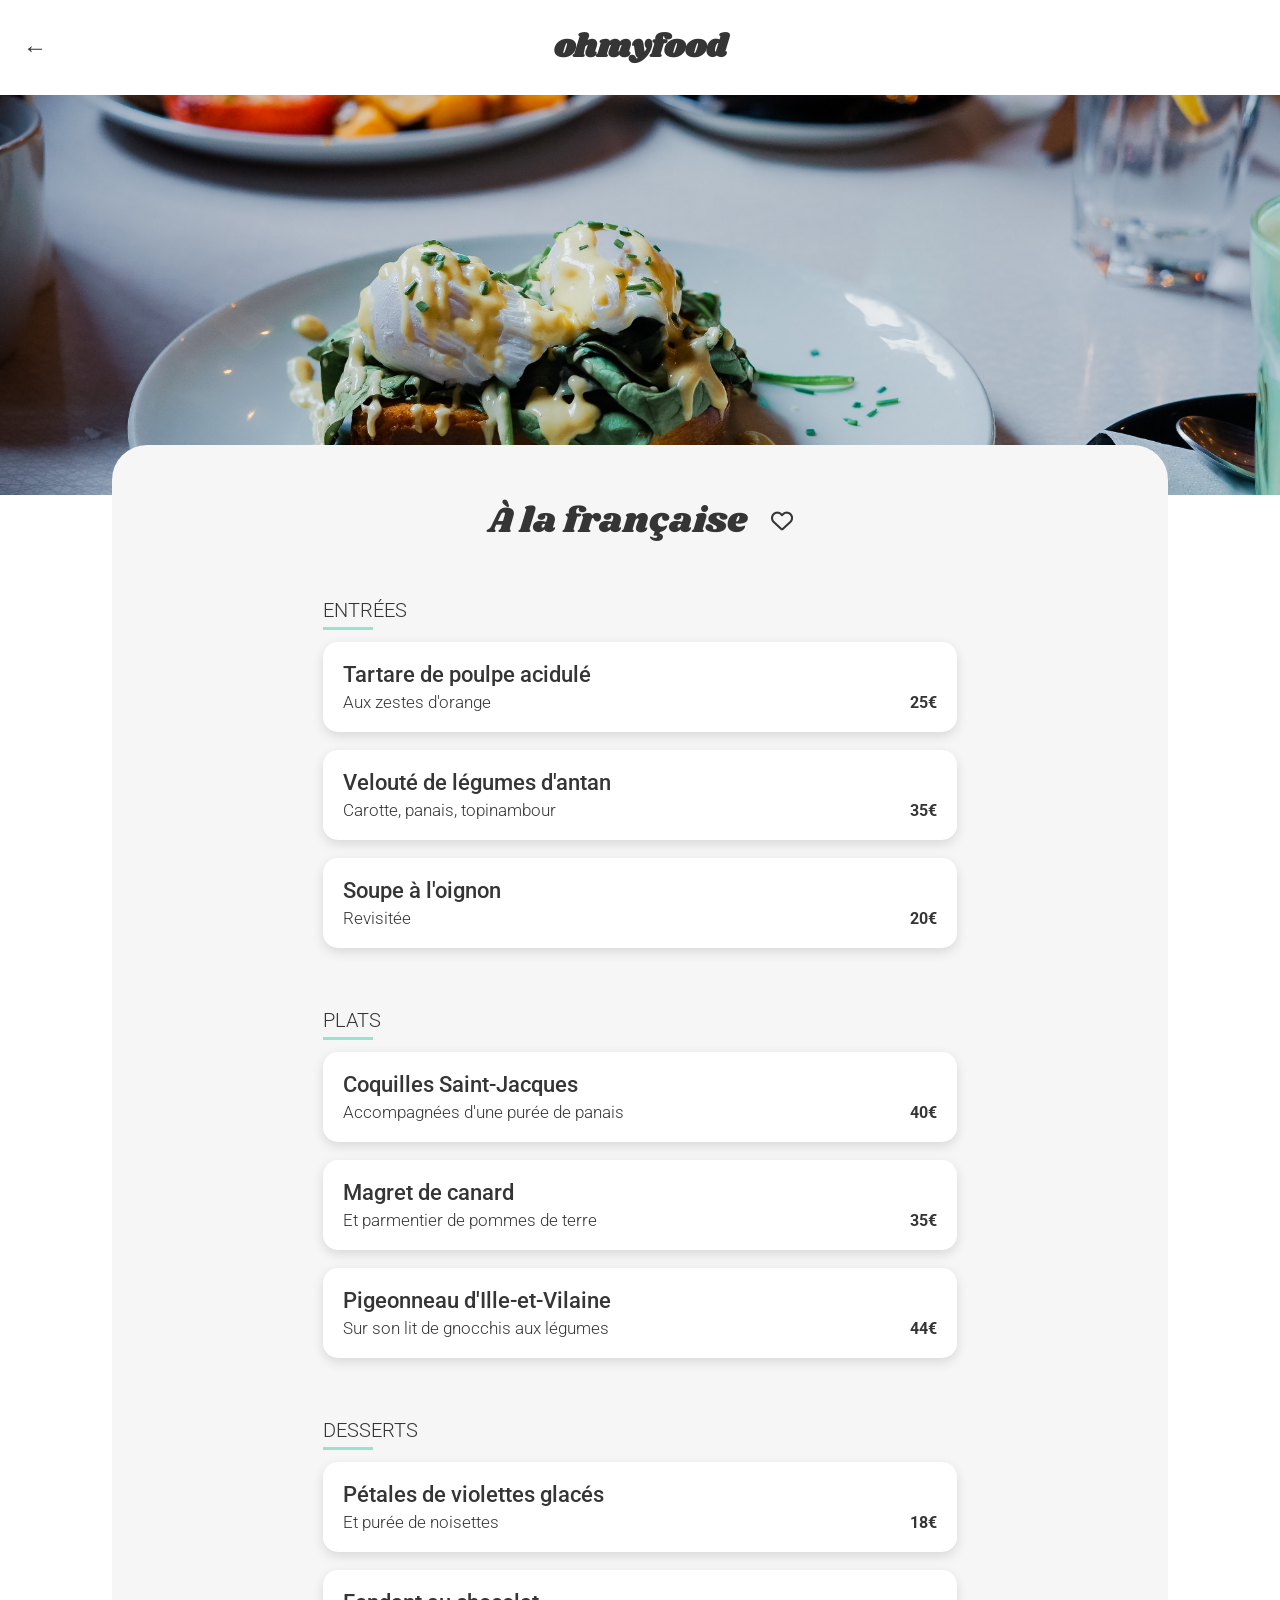
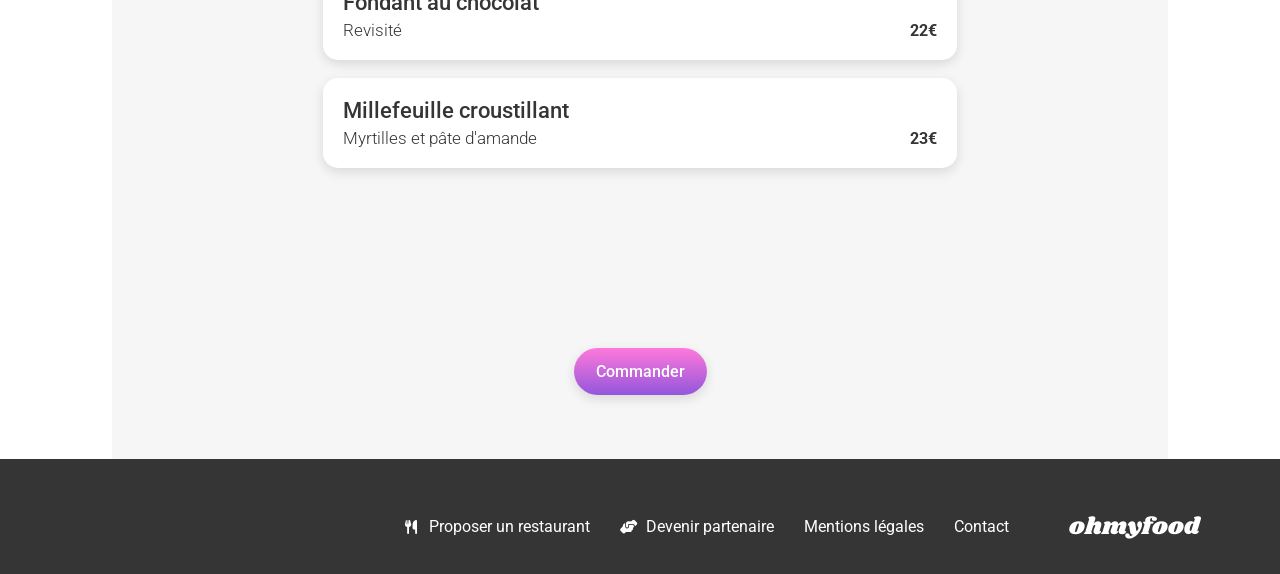
==== Restaurants/a-la-francaise.html @ 5669eb36 "Projet final n°4" ====
<!doctype html>
<html lang="fr">
<head>
  <meta charset="utf-8" />
  <meta name="viewport" content="width=device-width, initial-scale=1" />
  <title>À la française - Ohmyfood</title>
  <link rel="preconnect" href="https://fonts.googleapis.com">
  <link rel="preconnect" href="https://fonts.gstatic.com" crossorigin>
  <link href="https://fonts.googleapis.com/css2?family=Roboto:wght@300;400;500;700&family=Shrikhand&display=swap" rel="stylesheet">
  <link rel="stylesheet" href="https://cdnjs.cloudflare.com/ajax/libs/font-awesome/6.4.0/css/all.min.css" integrity="sha512-iecdLmaskl7CVkqkXNQ/ZH/XLlvWZOJyj7Yy7tcenmpD1ypASozpmT/E0iPtmFIB46ZmdtAc9eNBvH0H/ZpiBw==" crossorigin="anonymous" referrerpolicy="no-referrer" />
  <link rel="stylesheet" href="../css/style.css" />
</head>

<body>
  <header class="header">
    <a href="../index.html" class="header-back">
      <span>←</span>
    </a>
    <h1 class="logo">ohmyfood</h1>
  </header>

  <main class="menu-page">
    <div class="menu-header">
      <img src="../images/restaurants/toa-heftiba-DQKerTsQwi0-unsplash.jpg" alt="À la française">
      <div class="menu-title">
        <h2>À la française</h2>
        <label class="heart-container" onclick="event.stopPropagation();">
          <input type="checkbox" class="heart-checkbox">
          <i class="fa-regular fa-heart heart"></i>
        </label>
      </div>
    </div>

    <section class="menu-content">
      <section class="menu-section">
        <h3>Entrées</h3>
        
        <label class="menu-item">
          <input type="checkbox" class="menu-item-checkbox">
          <div class="menu-item-content">
            <h4>Tartare de poulpe acidulé</h4>
            <p>Aux zestes d'orange</p>
          </div>
          <div class="menu-item-price">
            <span>25€</span>
            <i class="fa-solid fa-check check-icon"></i>
          </div>
        </label>

        <label class="menu-item">
          <input type="checkbox" class="menu-item-checkbox">
          <div class="menu-item-content">
            <h4>Velouté de légumes d'antan</h4>
            <p>Carotte, panais, topinambour</p>
          </div>
          <div class="menu-item-price">
            <span>35€</span>
            <i class="fa-solid fa-check check-icon"></i>
          </div>
        </label>

        <label class="menu-item">
          <input type="checkbox" class="menu-item-checkbox">
          <div class="menu-item-content">
            <h4>Soupe à l'oignon</h4>
            <p>Revisitée</p>
          </div>
          <div class="menu-item-price">
            <span>20€</span>
            <i class="fa-solid fa-check check-icon"></i>
          </div>
        </label>
      </section>

      <section class="menu-section">
        <h3>Plats</h3>
        
        <label class="menu-item">
          <input type="checkbox" class="menu-item-checkbox">
          <div class="menu-item-content">
            <h4>Coquilles Saint-Jacques</h4>
            <p>Accompagnées d'une purée de panais</p>
          </div>
          <div class="menu-item-price">
            <span>40€</span>
            <i class="fa-solid fa-check check-icon"></i>
          </div>
        </label>

        <label class="menu-item">
          <input type="checkbox" class="menu-item-checkbox">
          <div class="menu-item-content">
            <h4>Magret de canard</h4>
            <p>Et parmentier de pommes de terre</p>
          </div>
          <div class="menu-item-price">
            <span>35€</span>
            <i class="fa-solid fa-check check-icon"></i>
          </div>
        </label>

        <label class="menu-item">
          <input type="checkbox" class="menu-item-checkbox">
          <div class="menu-item-content">
            <h4>Pigeonneau d'Ille-et-Vilaine</h4>
            <p>Sur son lit de gnocchis aux légumes</p>
          </div>
          <div class="menu-item-price">
            <span>44€</span>
            <i class="fa-solid fa-check check-icon"></i>
          </div>
        </label>
      </section>

      <section class="menu-section">
        <h3>Desserts</h3>
        
        <label class="menu-item">
          <input type="checkbox" class="menu-item-checkbox">
          <div class="menu-item-content">
            <h4>Pétales de violettes glacés</h4>
            <p>Et purée de noisettes</p>
          </div>
          <div class="menu-item-price">
            <span>18€</span>
            <i class="fa-solid fa-check check-icon"></i>
          </div>
        </label>

        <label class="menu-item">
          <input type="checkbox" class="menu-item-checkbox">
          <div class="menu-item-content">
            <h4>Fondant au chocolat</h4>
            <p>Revisité</p>
          </div>
          <div class="menu-item-price">
            <span>22€</span>
            <i class="fa-solid fa-check check-icon"></i>
          </div>
        </label>

        <label class="menu-item">
          <input type="checkbox" class="menu-item-checkbox">
          <div class="menu-item-content">
            <h4>Millefeuille croustillant</h4>
            <p>Myrtilles et pâte d'amande</p>
          </div>
          <div class="menu-item-price">
            <span>23€</span>
            <i class="fa-solid fa-check check-icon"></i>
          </div>
        </label>
      </section>
    </section>

    <div class="menu-order">
      <a href="#" class="btn">Commander</a>
    </div>
  </main>

  <footer class="footer">
    <p class="logo">ohmyfood</p>
      <ul>
        <li><a href="#"><i class="fa-solid fa-utensils"></i> Proposer un restaurant</a></li>
        <li><a href="#"><i class="fa-solid fa-handshake-angle"></i> Devenir partenaire</a></li>
        <li><a href="#">Mentions légales</a></li>
        <li><a href="mailto:contact@ohmyfood.com">Contact</a></li>
      </ul>
  </footer>

</body>
</html>
---- css/style.css ----
* {
  box-sizing: border-box;
}

body {
  margin: 0;
  font-family: "Roboto", sans-serif;
  color: #353535;
  background: #fff;
}

img {
  width: 100%;
  display: block;
}

a {
  color: inherit;
  text-decoration: none;
}

.header {
  padding: 16px;
  text-align: center;
  background: #fff;
  box-shadow: 0 2px 8px rgba(0, 0, 0, 0.15);
  position: relative;
}
.header .header-back {
  position: absolute;
  left: 20px;
  top: 50%;
  transform: translateY(-50%);
  z-index: 10;
  font-size: 24px;
  color: #353535;
  text-decoration: none;
  display: flex;
  align-items: center;
  justify-content: center;
  width: 30px;
  height: 30px;
  transition: opacity 0.3s ease;
}
.header .header-back:hover {
  opacity: 0.7;
}

.location {
  background: #eaeaea;
  padding: 14px;
  text-align: center;
  font-weight: 500;
  box-shadow: 0 2px 4px rgba(0, 0, 0, 0.1);
}
.location p {
  margin: 0;
}

.hero {
  background: #f6f6f6;
  text-align: center;
  padding: 32px 20px;
}
.hero h2 {
  margin: 0 0 12px;
  font-size: 26px;
  font-weight: 700;
}
.hero p {
  margin: 0 0 22px;
  font-weight: 300;
}

.footer {
  background: #353535;
  color: #fff;
  padding: 24px 20px;
}

.footer .logo {
  font-size: 20px;
  margin-bottom: 12px;
}

.footer ul {
  list-style: none;
  padding: 0;
  margin: 0;
}

.footer li {
  margin-bottom: 8px;
}

.footer a {
  color: #fff;
  display: flex;
  align-items: center;
  gap: 10px;
  transition: opacity 0.3s ease;
}
.footer a:hover {
  opacity: 0.8;
}
.footer a i {
  font-size: 14px;
  width: 16px;
  text-align: center;
}

.menu-page {
  background: #f6f6f6;
  min-height: 100vh;
}

.menu-header {
  position: relative;
  width: 100%;
}
.menu-header img {
  width: 100%;
  height: 275px;
  object-fit: cover;
  display: block;
}

.menu-title {
  background: #f6f6f6;
  border-radius: 35px 35px 0 0;
  padding: 32px 20px;
  margin-top: -50px;
  position: relative;
  display: flex;
  justify-content: space-between;
  align-items: center;
  gap: 20px;
}
.menu-title h2 {
  margin: 0;
  font-family: "Shrikhand", cursive;
  font-size: 28px;
  font-weight: 400;
}

.menu-content {
  padding: 0 20px 40px;
  max-width: 1055px;
  margin: 0 auto;
}

.menu-section {
  margin-bottom: 40px;
  animation: fade-in 0.6s ease backwards;
}
.menu-section:nth-child(1) {
  animation-delay: 0.2s;
}
.menu-section:nth-child(2) {
  animation-delay: 0.4s;
}
.menu-section:nth-child(3) {
  animation-delay: 0.6s;
}
.menu-section h3 {
  font-size: 16px;
  font-weight: 300;
  text-transform: uppercase;
  margin: 0 0 12px;
  padding-bottom: 5px;
  border-bottom: 3px solid #99e2d0;
  width: 40px;
}

.menu-item {
  background: #fff;
  border-radius: 15px;
  padding: 15px;
  margin-bottom: 12px;
  box-shadow: 0 4px 12px rgba(0, 0, 0, 0.12);
  display: flex;
  justify-content: space-between;
  align-items: flex-end;
  overflow: hidden;
  cursor: pointer;
  -webkit-tap-highlight-color: transparent;
  transition: all 0.3s ease;
  animation: fade-in 0.6s ease backwards;
  position: relative;
}
.menu-item:nth-child(2) {
  animation-delay: 0.1s;
}
.menu-item:nth-child(3) {
  animation-delay: 0.2s;
}
.menu-item:nth-child(4) {
  animation-delay: 0.3s;
}
.menu-item:nth-child(5) {
  animation-delay: 0.4s;
}
.menu-item:nth-child(6) {
  animation-delay: 0.5s;
}
.menu-item:nth-child(7) {
  animation-delay: 0.6s;
}
.menu-item:nth-child(8) {
  animation-delay: 0.7s;
}
.menu-item:nth-child(9) {
  animation-delay: 0.8s;
}
.menu-item:nth-child(10) {
  animation-delay: 0.9s;
}
.menu-item:nth-child(11) {
  animation-delay: 1s;
}
.menu-item-checkbox {
  display: none;
}
.menu-item-checkbox:checked ~ .menu-item-content {
  width: calc(100% - 70px);
}
.menu-item-checkbox:checked ~ .menu-item-price {
  margin-right: 0;
  width: 70px;
  background: #99e2d0;
  border-radius: 0 15px 15px 0;
  margin: -15px -15px -15px 0;
  padding: 15px 25px;
  display: flex;
  align-items: center;
  justify-content: center;
  align-self: stretch;
  min-height: 100%;
}
.menu-item-checkbox:checked ~ .menu-item-price span {
  display: none;
}
.menu-item-checkbox:checked ~ .menu-item-price .check-icon {
  opacity: 1;
  transform: rotate(0deg);
}

@media (hover: hover) {
  .menu-item:hover {
    box-shadow: 0 6px 16px rgba(0, 0, 0, 0.15);
  }
  .menu-item:hover .menu-item-content {
    width: calc(100% - 70px);
  }
  .menu-item:hover .menu-item-price {
    margin-right: 0;
    width: 70px;
    background: #99e2d0;
    border-radius: 0 15px 15px 0;
    margin: -15px -15px -15px 0;
    padding: 15px 25px;
    display: flex;
    align-items: center;
    justify-content: center;
    align-self: stretch;
    min-height: 100%;
  }
  .menu-item:hover .menu-item-price span {
    display: none;
  }
  .menu-item:hover .menu-item-price .check-icon {
    opacity: 1;
    transform: rotate(0deg);
  }
}

.menu-item-content {
  flex: 1;
  min-width: 0;
  overflow: hidden;
  padding-right: 10px;
  transition: width 0.3s ease;
}
.menu-item-content h4 {
  margin: 0 0 5px;
  font-size: 18px;
  font-weight: 500;
  white-space: nowrap;
  overflow: hidden;
  text-overflow: ellipsis;
}
.menu-item-content p {
  margin: 0;
  font-size: 15px;
  font-weight: 300;
  white-space: nowrap;
  overflow: hidden;
  text-overflow: ellipsis;
}

.menu-item-price {
  display: flex;
  align-items: flex-end;
  justify-content: flex-end;
  gap: 15px;
  font-weight: 700;
  font-size: 15px;
  color: #353535;
  flex-shrink: 0;
  width: 60px;
  transition: all 0.3s ease;
  margin-right: -60px;
  padding-right: 25px;
  padding-bottom: 0;
}
.menu-item-price span {
  white-space: nowrap;
  transition: opacity 0.3s ease;
}
.menu-item-price .check-icon {
  display: flex;
  align-items: center;
  justify-content: center;
  width: 20px;
  height: 20px;
  background: #fff;
  border-radius: 50%;
  color: #99e2d0;
  font-size: 14px;
  opacity: 0;
  transform: rotate(-180deg);
  transition: opacity 0.3s ease, transform 0.3s ease;
  flex-shrink: 0;
}

.menu-order {
  background: #f6f6f6;
  padding: 40px 20px;
  text-align: center;
}

.logo {
  margin: 0;
  font-family: "Shrikhand", cursive;
  font-size: 28px;
}

.btn {
  display: inline-block;
  padding: 14px 22px;
  border-radius: 999px;
  color: #fff;
  font-weight: 500;
  background: linear-gradient(#ff79da, #9356dc);
  box-shadow: 0 4px 12px rgba(0, 0, 0, 0.12);
  transition: all 0.3s ease;
  position: relative;
  overflow: hidden;
}
.btn::before {
  content: "";
  position: absolute;
  top: 0;
  left: 0;
  width: 100%;
  height: 100%;
  background: linear-gradient(rgb(255, 146.5, 225.0410447761), rgb(160.5, 107.125, 224.375));
  opacity: 0;
  transition: opacity 0.3s ease;
}
.btn:hover {
  box-shadow: 0 6px 16px rgba(0, 0, 0, 0.18);
  transform: translateY(-2px);
}
.btn:hover::before {
  opacity: 1;
}

.fonct {
  padding: 30px 20px;
  background: #fff;
}
.fonct h2 {
  margin: 0 0 20px;
  font-size: 24px;
}

.step {
  position: relative;
  padding: 18px 18px 18px 50px;
  margin-bottom: 14px;
  border-radius: 18px;
  background: #f6f6f6;
  font-weight: 500;
  cursor: pointer;
  transition: all 0.3s ease;
  animation: fade-in 0.6s ease backwards;
  display: flex;
  align-items: center;
  gap: 20px;
}
.step:nth-child(2) {
  animation-delay: 0.1s;
}
.step:nth-child(3) {
  animation-delay: 0.2s;
}
.step:nth-child(4) {
  animation-delay: 0.3s;
}
.step p {
  margin: 0;
  flex: 1;
}
.step .step-icon {
  color: #7e7e7e;
  font-size: 20px;
  transition: color 0.3s ease;
}
.step:hover {
  box-shadow: 0 4px 12px rgba(0, 0, 0, 0.12);
}
.step:hover .step-icon {
  color: #9356dc;
}

.number {
  position: absolute;
  left: -10px;
  top: 50%;
  transform: translateY(-50%);
  width: 26px;
  height: 26px;
  border-radius: 50%;
  background: #9356dc;
  color: #fff;
  display: grid;
  place-items: center;
  font-size: 14px;
}

.restaurants {
  background: #f6f6f6;
  padding: 30px 20px;
}
.restaurants h2 {
  margin: 0 0 20px;
  font-size: 24px;
}

.card {
  position: relative;
  display: block;
  background: #fff;
  border-radius: 18px;
  overflow: hidden;
  box-shadow: 0 4px 12px rgba(0, 0, 0, 0.12);
  margin-bottom: 18px;
  transition: all 0.3s ease;
  animation: fade-in 0.6s ease backwards;
}
.card:nth-child(2) {
  animation-delay: 0.1s;
}
.card:nth-child(3) {
  animation-delay: 0.2s;
}
.card:nth-child(4) {
  animation-delay: 0.3s;
}
.card:nth-child(5) {
  animation-delay: 0.4s;
}
.card:hover {
  box-shadow: 0 6px 20px rgba(0, 0, 0, 0.18);
  transform: translateY(-4px);
}
.card img {
  height: 170px;
  object-fit: cover;
  background: #ddd;
  transition: transform 0.3s ease;
}
.card:hover img {
  transform: scale(1.05);
}

.badge {
  position: absolute;
  top: 14px;
  right: 14px;
  background: #99e2d0;
  color: #1b6150;
  padding: 6px 10px;
  font-size: 13px;
  font-weight: 700;
  border-radius: 3px;
}

.card-text {
  padding: 14px;
  display: flex;
  justify-content: space-between;
  align-items: center;
  gap: 12px;
}
.card-text h3 {
  margin: 0;
  font-size: 18px;
}
.card-text p {
  margin: 4px 0 0;
  font-weight: 300;
}

.heart-container {
  cursor: pointer;
  display: inline-block;
  -webkit-tap-highlight-color: transparent;
}
.heart-checkbox {
  display: none;
}
.heart {
  position: relative;
  font-size: 22px;
  transition: all 0.3s ease;
  display: inline-block;
  width: 22px;
  height: 22px;
  color: inherit;
}
.heart::after {
  content: "\f004";
  font-family: "Font Awesome 6 Free";
  font-weight: 900;
  font-size: 22px;
  position: absolute;
  top: 0;
  left: 0;
  background: linear-gradient(#ff79da, #9356dc);
  -webkit-background-clip: text;
  -webkit-text-fill-color: transparent;
  background-clip: text;
  opacity: 0;
  transform: scale(0);
  transition: all 0.3s ease;
}
.heart-checkbox:checked + .heart::before {
  opacity: 0;
  transition: opacity 0.3s ease;
}
.heart-checkbox:checked + .heart::after {
  opacity: 1;
  transform: scale(1);
  animation: heart-fill 0.3s ease;
}

@media (hover: hover) {
  .heart-container:hover .heart::before {
    opacity: 0;
    transition: opacity 0.3s ease;
  }
  .heart-container:hover .heart::after {
    opacity: 1;
    transform: scale(1);
    animation: heart-fill 0.3s ease;
  }
}

@keyframes loader-spin {
  0% {
    transform: rotate(0deg);
  }
  100% {
    transform: rotate(360deg);
  }
}
@keyframes loader-fade-out {
  0% {
    opacity: 1;
    visibility: visible;
  }
  100% {
    opacity: 0;
    visibility: hidden;
  }
}
@keyframes fade-in {
  0% {
    opacity: 0;
    transform: translateY(10px);
  }
  100% {
    opacity: 1;
    transform: translateY(0);
  }
}
@keyframes heart-fill {
  0% {
    opacity: 0;
    transform: scale(0);
  }
  50% {
    transform: scale(1.2);
  }
  100% {
    opacity: 1;
    transform: scale(1);
  }
}
.loader {
  position: fixed;
  top: 0;
  left: 0;
  width: 100%;
  height: 100%;
  background: rgba(255, 255, 255, 0.9);
  display: flex;
  justify-content: center;
  align-items: center;
  z-index: 9999;
  animation: loader-fade-out 0.3s ease-in-out 2s forwards;
}
.loader::after {
  content: "";
  width: 60px;
  height: 60px;
  border: 6px solid #f3f3f3;
  border-top: 6px solid #9356dc;
  border-radius: 50%;
  animation: loader-spin 1s linear infinite;
}

body.loaded .loader {
  display: none;
}

@media screen and (min-width: 768px) {
  .hero {
    padding: 40px 60px;
  }
  .hero h2 {
    font-size: 32px;
  }
  .hero p {
    font-size: 18px;
  }
  .fonct {
    padding: 40px 60px;
  }
  .fonct h2 {
    font-size: 28px;
  }
  .step {
    padding: 20px 20px 20px 60px;
    margin-bottom: 16px;
  }
  .step .step-icon {
    font-size: 22px;
  }
  .restaurants {
    padding: 40px 60px;
  }
  .restaurants h2 {
    font-size: 28px;
    margin-bottom: 30px;
  }
  .restaurants .restaurants-grid {
    display: grid;
    grid-template-columns: repeat(2, 1fr);
    gap: 30px;
  }
  .restaurants .card {
    margin-bottom: 0;
  }
  .restaurants .card img {
    height: 200px;
  }
  .footer {
    padding: 40px 60px;
  }
  .footer .logo {
    font-size: 22px;
  }
  .footer ul {
    display: flex;
    flex-wrap: wrap;
    gap: 20px;
  }
  .footer li {
    margin-bottom: 0;
  }
  .menu-header img {
    height: 350px;
  }
  .menu-title {
    padding: 40px 60px;
  }
  .menu-title h2 {
    font-size: 32px;
  }
  .menu-content {
    padding: 0 60px 50px;
    max-width: 1200px;
  }
  .menu-section {
    margin-bottom: 50px;
  }
  .menu-section h3 {
    font-size: 18px;
  }
  .menu-item {
    padding: 18px;
    margin-bottom: 16px;
  }
  .menu-item h4 {
    font-size: 20px;
  }
  .menu-item p {
    font-size: 16px;
  }
  .menu-order {
    padding: 50px 60px;
  }
  .header {
    padding: 20px;
  }
}
@media screen and (min-width: 1024px) {
  .header {
    padding: 24px;
    box-shadow: none;
  }
  .header .logo {
    font-size: 32px;
  }
  .hero {
    padding: 50px 80px;
  }
  .hero h2 {
    font-size: 40px;
    margin-bottom: 20px;
  }
  .hero p {
    font-size: 20px;
    margin-bottom: 30px;
  }
  .location {
    padding: 18px;
  }
  .fonct {
    padding: 50px 180px;
    display: grid;
    grid-template-columns: repeat(3, 1fr);
    gap: 30px;
  }
  .fonct h2 {
    font-size: 32px;
    margin-bottom: 30px;
    grid-column: 1/-1;
  }
  .step {
    flex: 1;
    padding: 24px 24px 24px 70px;
    margin-bottom: 0;
  }
  .step .step-icon {
    font-size: 24px;
  }
  .restaurants {
    padding: 30px 180px;
  }
  .restaurants h2 {
    font-size: 32px;
    margin: 0 0 30px;
  }
  .restaurants .restaurants-grid {
    display: grid;
    grid-template-columns: repeat(2, 1fr);
    gap: 50px 100px;
  }
  .restaurants .card {
    margin-bottom: 0;
  }
  .restaurants .card img {
    height: 220px;
  }
  .footer {
    padding: 50px 80px;
    display: flex;
    align-items: center;
    flex-direction: row-reverse;
    gap: 20px;
    padding-bottom: 30px;
  }
  .footer .logo {
    font-size: 24px;
    margin: 0 0 0 40px;
  }
  .footer ul {
    display: flex;
    flex-wrap: wrap;
    gap: 30px;
    justify-content: flex-end;
  }
  .footer li {
    margin-bottom: 0;
  }
  .menu-page {
    background: #fff;
  }
  .menu-header img {
    height: 400px;
  }
  .menu-title {
    max-width: 1056px;
    margin: -50px auto 0;
    padding: 50px 211px;
    justify-content: center;
    gap: 24px;
  }
  .menu-title h2 {
    font-size: 36px;
  }
  .menu-content {
    background: #f6f6f6;
    padding: 0 211px 60px;
    max-width: 1056px;
    margin: 0 auto;
  }
  .menu-section {
    margin-bottom: 60px;
  }
  .menu-section h3 {
    font-size: 20px;
    width: 50px;
  }
  .menu-item {
    padding: 20px;
    margin-bottom: 18px;
  }
  .menu-item h4 {
    font-size: 22px;
  }
  .menu-item p {
    font-size: 17px;
  }
  .menu-item:hover .menu-item-price {
    margin: -20px -20px -20px 0;
    padding: 20px 25px;
  }
  .menu-item-price {
    font-size: 16px;
  }
  .menu-order {
    background: #f6f6f6;
    max-width: 1056px;
    margin: 0 auto;
    padding: 60px 211px;
  }
}

/*# sourceMappingURL=style.css.map */
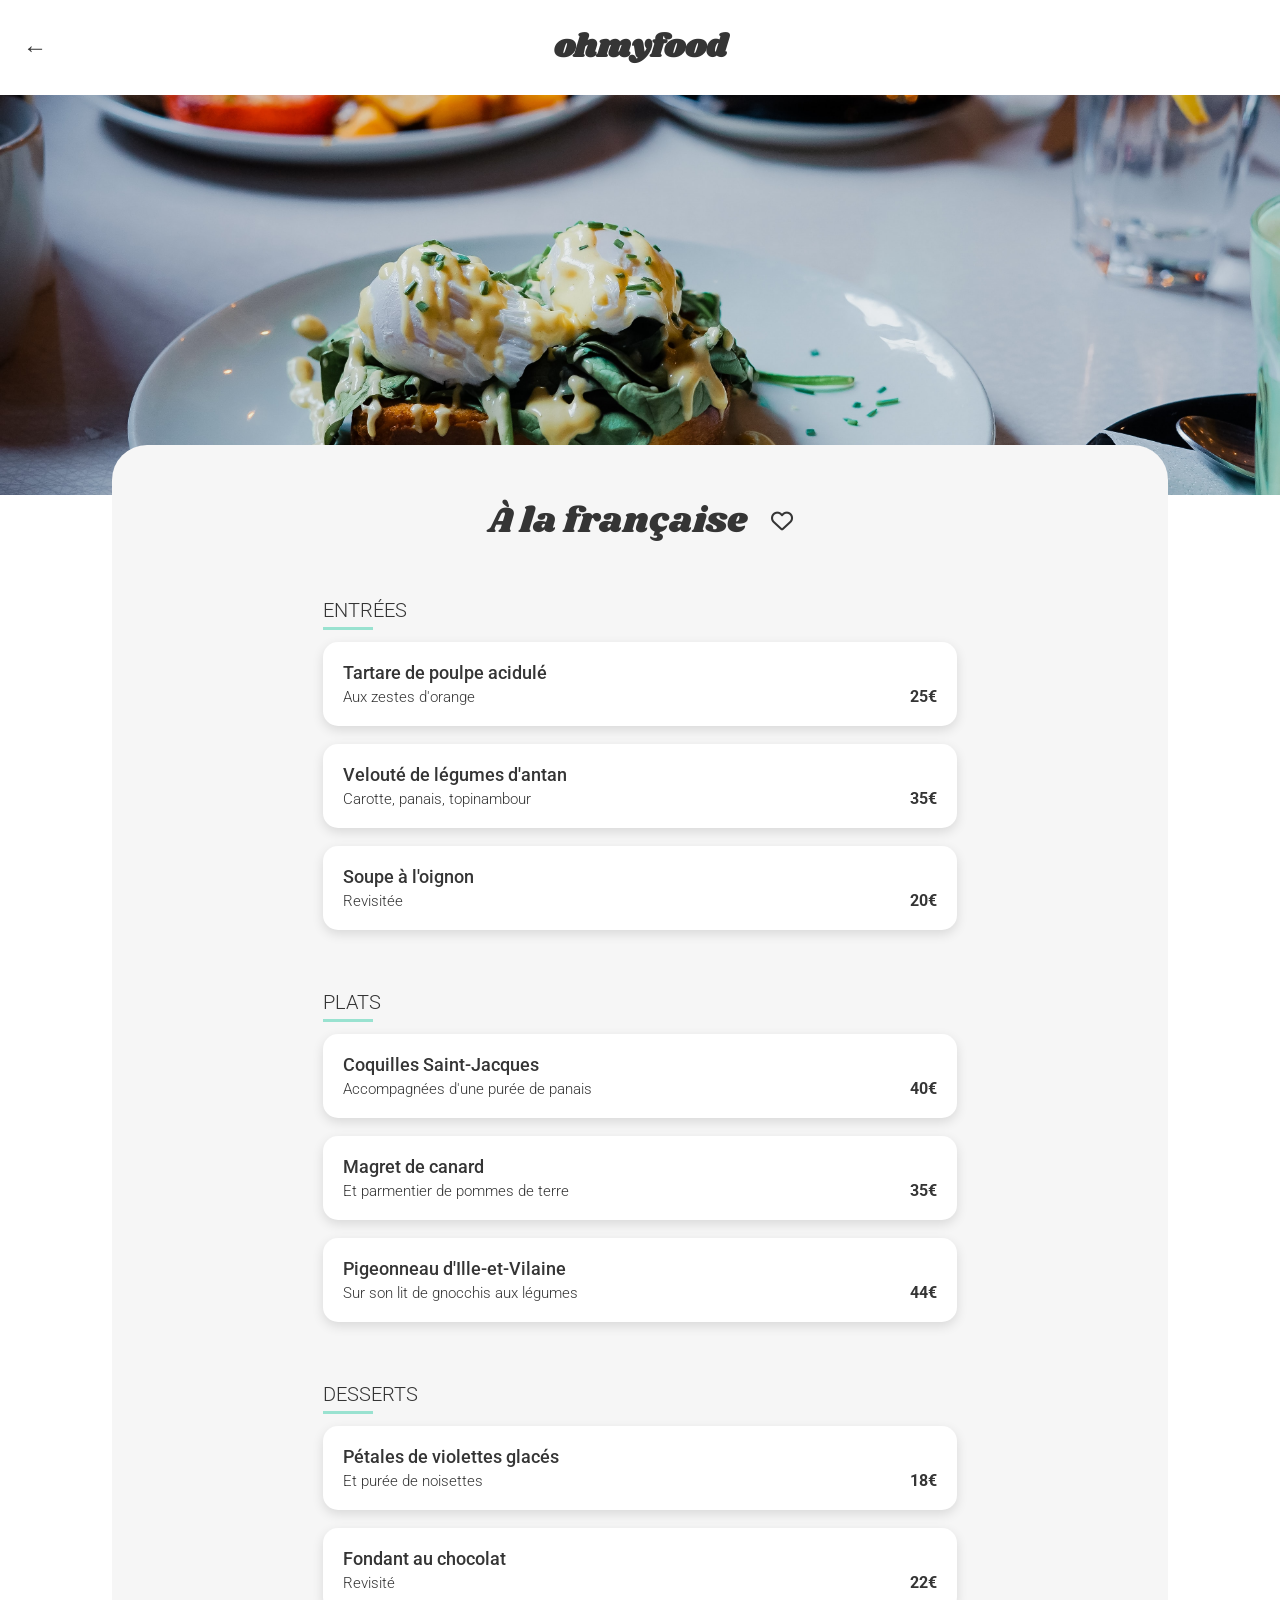
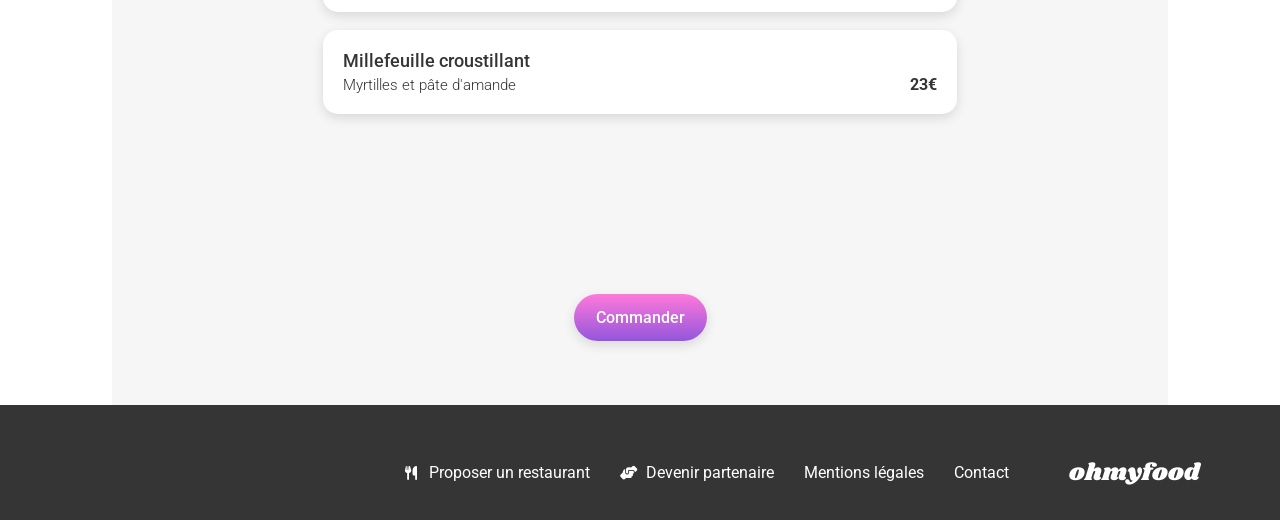
==== commit d46b8309: "Corrections liées à la validation W3C" ====
--- a/Restaurants/a-la-francaise.html
+++ b/Restaurants/a-la-francaise.html
@@ -31,44 +31,44 @@
       </div>
     </div>
 
-    <section class="menu-content">
+    <div class="menu-content">
       <section class="menu-section">
         <h3>Entrées</h3>
         
         <label class="menu-item">
           <input type="checkbox" class="menu-item-checkbox">
-          <div class="menu-item-content">
-            <h4>Tartare de poulpe acidulé</h4>
-            <p>Aux zestes d'orange</p>
-          </div>
-          <div class="menu-item-price">
+          <span class="menu-item-content">
+            <strong class="menu-item-title">Tartare de poulpe acidulé</strong>
+            <span class="menu-item-desc">Aux zestes d'orange</span>
+          </span>
+          <span class="menu-item-price">
             <span>25€</span>
             <i class="fa-solid fa-check check-icon"></i>
-          </div>
+          </span>
         </label>
 
         <label class="menu-item">
           <input type="checkbox" class="menu-item-checkbox">
-          <div class="menu-item-content">
-            <h4>Velouté de légumes d'antan</h4>
-            <p>Carotte, panais, topinambour</p>
-          </div>
-          <div class="menu-item-price">
+          <span class="menu-item-content">
+            <strong class="menu-item-title">Velouté de légumes d'antan</strong>
+            <span class="menu-item-desc">Carotte, panais, topinambour</span>
+          </span>
+          <span class="menu-item-price">
             <span>35€</span>
             <i class="fa-solid fa-check check-icon"></i>
-          </div>
+          </span>
         </label>
 
         <label class="menu-item">
           <input type="checkbox" class="menu-item-checkbox">
-          <div class="menu-item-content">
-            <h4>Soupe à l'oignon</h4>
-            <p>Revisitée</p>
-          </div>
-          <div class="menu-item-price">
+          <span class="menu-item-content">
+            <strong class="menu-item-title">Soupe à l'oignon</strong>
+            <span class="menu-item-desc">Revisitée</span>
+          </span>
+          <span class="menu-item-price">
             <span>20€</span>
             <i class="fa-solid fa-check check-icon"></i>
-          </div>
+          </span>
         </label>
       </section>
 
@@ -77,38 +77,38 @@
         
         <label class="menu-item">
           <input type="checkbox" class="menu-item-checkbox">
-          <div class="menu-item-content">
-            <h4>Coquilles Saint-Jacques</h4>
-            <p>Accompagnées d'une purée de panais</p>
-          </div>
-          <div class="menu-item-price">
+          <span class="menu-item-content">
+            <strong class="menu-item-title">Coquilles Saint-Jacques</strong>
+            <span class="menu-item-desc">Accompagnées d'une purée de panais</span>
+          </span>
+          <span class="menu-item-price">
             <span>40€</span>
             <i class="fa-solid fa-check check-icon"></i>
-          </div>
+          </span>
         </label>
 
         <label class="menu-item">
           <input type="checkbox" class="menu-item-checkbox">
-          <div class="menu-item-content">
-            <h4>Magret de canard</h4>
-            <p>Et parmentier de pommes de terre</p>
-          </div>
-          <div class="menu-item-price">
+          <span class="menu-item-content">
+            <strong class="menu-item-title">Magret de canard</strong>
+            <span class="menu-item-desc">Et parmentier de pommes de terre</span>
+          </span>
+          <span class="menu-item-price">
             <span>35€</span>
             <i class="fa-solid fa-check check-icon"></i>
-          </div>
+          </span>
         </label>
 
         <label class="menu-item">
           <input type="checkbox" class="menu-item-checkbox">
-          <div class="menu-item-content">
-            <h4>Pigeonneau d'Ille-et-Vilaine</h4>
-            <p>Sur son lit de gnocchis aux légumes</p>
-          </div>
-          <div class="menu-item-price">
+          <span class="menu-item-content">
+            <strong class="menu-item-title">Pigeonneau d'Ille-et-Vilaine</strong>
+            <span class="menu-item-desc">Sur son lit de gnocchis aux légumes</span>
+          </span>
+          <span class="menu-item-price">
             <span>44€</span>
             <i class="fa-solid fa-check check-icon"></i>
-          </div>
+          </span>
         </label>
       </section>
 
@@ -117,41 +117,41 @@
         
         <label class="menu-item">
           <input type="checkbox" class="menu-item-checkbox">
-          <div class="menu-item-content">
-            <h4>Pétales de violettes glacés</h4>
-            <p>Et purée de noisettes</p>
-          </div>
-          <div class="menu-item-price">
+          <span class="menu-item-content">
+            <strong class="menu-item-title">Pétales de violettes glacés</strong>
+            <span class="menu-item-desc">Et purée de noisettes</span>
+          </span>
+          <span class="menu-item-price">
             <span>18€</span>
             <i class="fa-solid fa-check check-icon"></i>
-          </div>
+          </span>
         </label>
 
         <label class="menu-item">
           <input type="checkbox" class="menu-item-checkbox">
-          <div class="menu-item-content">
-            <h4>Fondant au chocolat</h4>
-            <p>Revisité</p>
-          </div>
-          <div class="menu-item-price">
+          <span class="menu-item-content">
+            <strong class="menu-item-title">Fondant au chocolat</strong>
+            <span class="menu-item-desc">Revisité</span>
+          </span>
+          <span class="menu-item-price">
             <span>22€</span>
             <i class="fa-solid fa-check check-icon"></i>
-          </div>
+          </span>
         </label>
 
         <label class="menu-item">
           <input type="checkbox" class="menu-item-checkbox">
-          <div class="menu-item-content">
-            <h4>Millefeuille croustillant</h4>
-            <p>Myrtilles et pâte d'amande</p>
-          </div>
-          <div class="menu-item-price">
+          <span class="menu-item-content">
+            <strong class="menu-item-title">Millefeuille croustillant</strong>
+            <span class="menu-item-desc">Myrtilles et pâte d'amande</span>
+          </span>
+          <span class="menu-item-price">
             <span>23€</span>
             <i class="fa-solid fa-check check-icon"></i>
-          </div>
+          </span>
         </label>
       </section>
-    </section>
+    </div>
 
     <div class="menu-order">
       <a href="#" class="btn">Commander</a>
--- a/css/style.css
+++ b/css/style.css
@@ -218,13 +218,13 @@
 .menu-item:nth-child(11) {
   animation-delay: 1s;
 }
-.menu-item-checkbox {
+.menu-item .menu-item-checkbox {
   display: none;
 }
-.menu-item-checkbox:checked ~ .menu-item-content {
+.menu-item .menu-item-checkbox:checked ~ .menu-item-content {
   width: calc(100% - 70px);
 }
-.menu-item-checkbox:checked ~ .menu-item-price {
+.menu-item .menu-item-checkbox:checked ~ .menu-item-price {
   margin-right: 0;
   width: 70px;
   background: #99e2d0;
@@ -237,14 +237,13 @@
   align-self: stretch;
   min-height: 100%;
 }
-.menu-item-checkbox:checked ~ .menu-item-price span {
+.menu-item .menu-item-checkbox:checked ~ .menu-item-price span {
   display: none;
 }
-.menu-item-checkbox:checked ~ .menu-item-price .check-icon {
+.menu-item .menu-item-checkbox:checked ~ .menu-item-price .check-icon {
   opacity: 1;
   transform: rotate(0deg);
 }
-
 @media (hover: hover) {
   .menu-item:hover {
     box-shadow: 0 6px 16px rgba(0, 0, 0, 0.15);
@@ -280,22 +279,25 @@
   overflow: hidden;
   padding-right: 10px;
   transition: width 0.3s ease;
-}
-.menu-item-content h4 {
+  display: block;
+}
+.menu-item-content .menu-item-title {
   margin: 0 0 5px;
   font-size: 18px;
   font-weight: 500;
   white-space: nowrap;
   overflow: hidden;
   text-overflow: ellipsis;
-}
-.menu-item-content p {
+  display: block;
+}
+.menu-item-content .menu-item-desc {
   margin: 0;
   font-size: 15px;
   font-weight: 300;
   white-space: nowrap;
   overflow: hidden;
   text-overflow: ellipsis;
+  display: block;
 }
 
 .menu-item-price {
@@ -355,6 +357,7 @@
   box-shadow: 0 4px 12px rgba(0, 0, 0, 0.12);
   transition: all 0.3s ease;
   position: relative;
+  z-index: 1;
   overflow: hidden;
 }
 .btn::before {
@@ -367,6 +370,7 @@
   background: linear-gradient(rgb(255, 146.5, 225.0410447761), rgb(160.5, 107.125, 224.375));
   opacity: 0;
   transition: opacity 0.3s ease;
+  z-index: -1;
 }
 .btn:hover {
   box-shadow: 0 6px 16px rgba(0, 0, 0, 0.18);
@@ -484,6 +488,14 @@
 .card:hover img {
   transform: scale(1.05);
 }
+.card .card-link {
+  position: absolute;
+  top: 0;
+  left: 0;
+  width: 100%;
+  height: 100%;
+  z-index: 1;
+}
 
 .badge {
   position: absolute;
@@ -517,18 +529,22 @@
   cursor: pointer;
   display: inline-block;
   -webkit-tap-highlight-color: transparent;
-}
+  position: relative;
+  z-index: 2;
+}
+
 .heart-checkbox {
   display: none;
 }
+
 .heart {
   position: relative;
   font-size: 22px;
-  transition: all 0.3s ease;
   display: inline-block;
   width: 22px;
   height: 22px;
   color: inherit;
+  transition: all 0.3s ease;
 }
 .heart::after {
   content: "\f004";
@@ -546,10 +562,12 @@
   transform: scale(0);
   transition: all 0.3s ease;
 }
+
 .heart-checkbox:checked + .heart::before {
   opacity: 0;
   transition: opacity 0.3s ease;
 }
+
 .heart-checkbox:checked + .heart::after {
   opacity: 1;
   transform: scale(1);
@@ -567,7 +585,6 @@
     animation: heart-fill 0.3s ease;
   }
 }
-
 @keyframes loader-spin {
   0% {
     transform: rotate(0deg);
